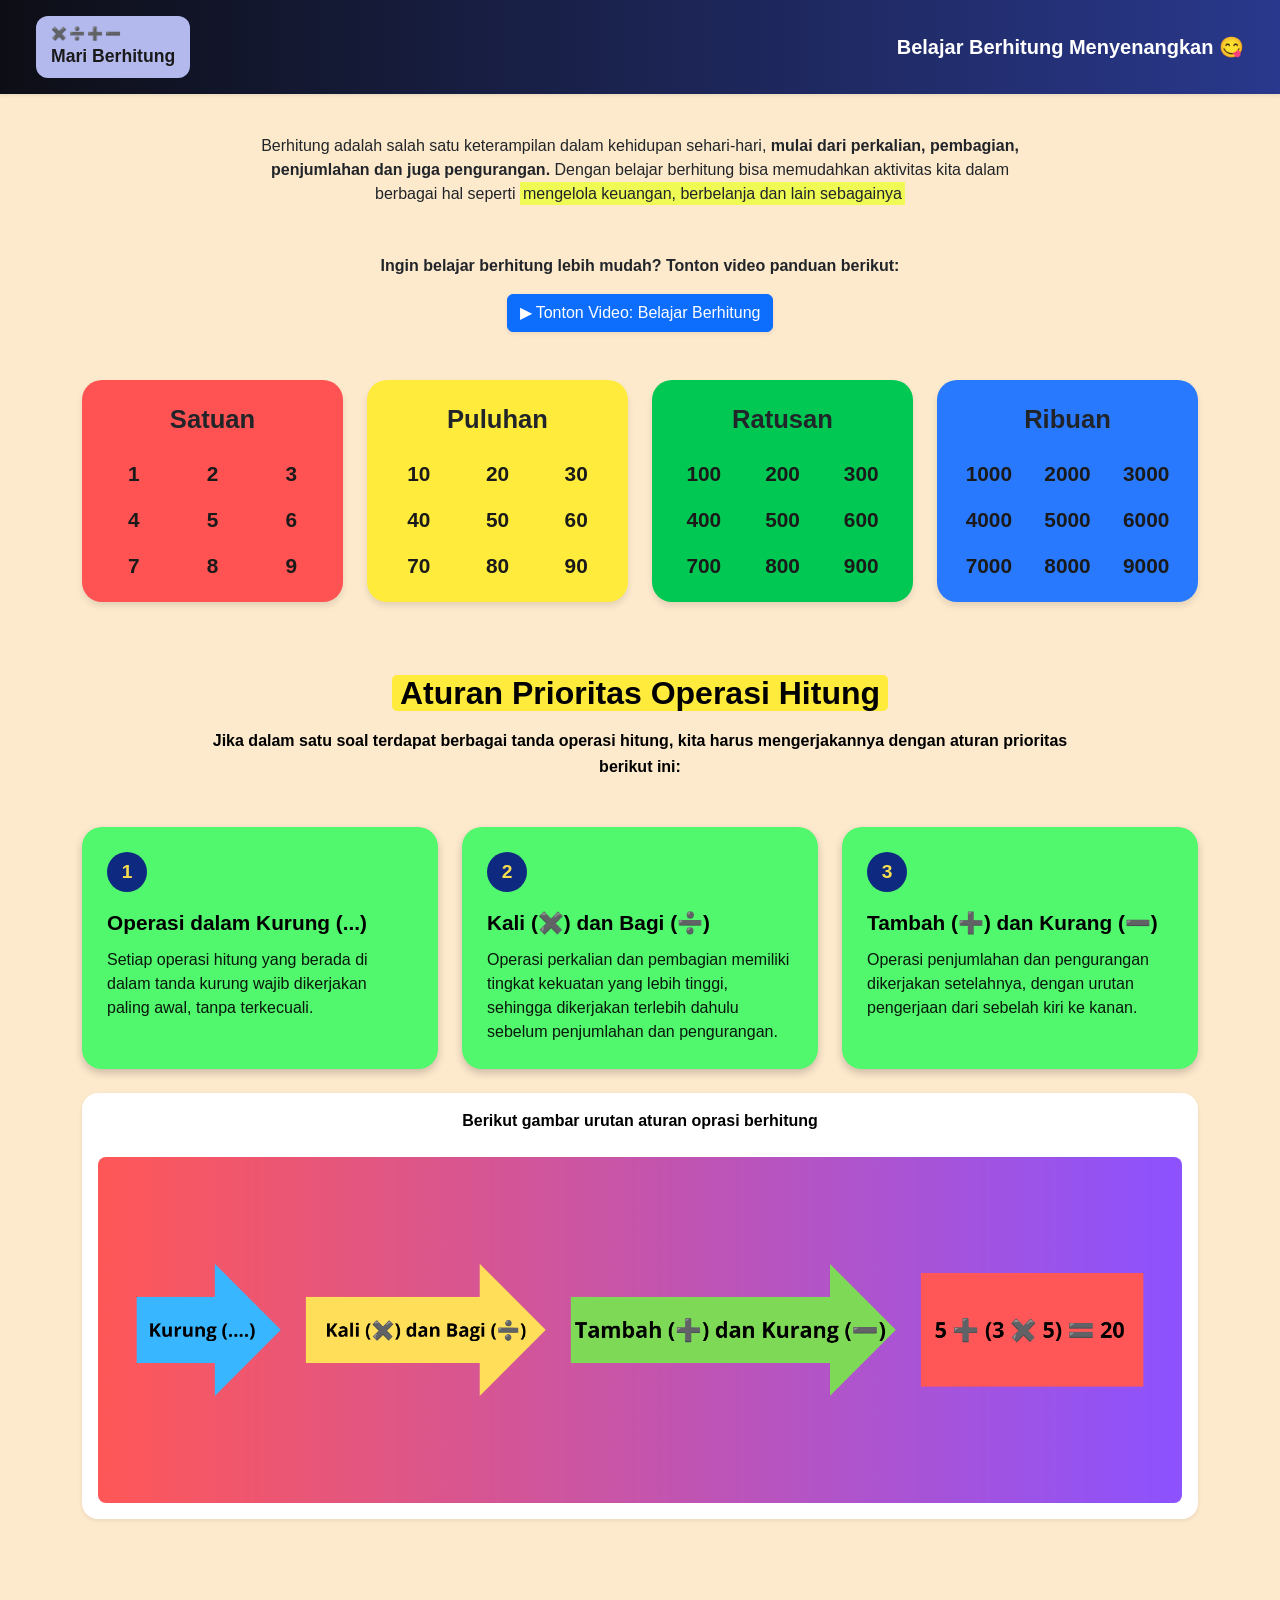
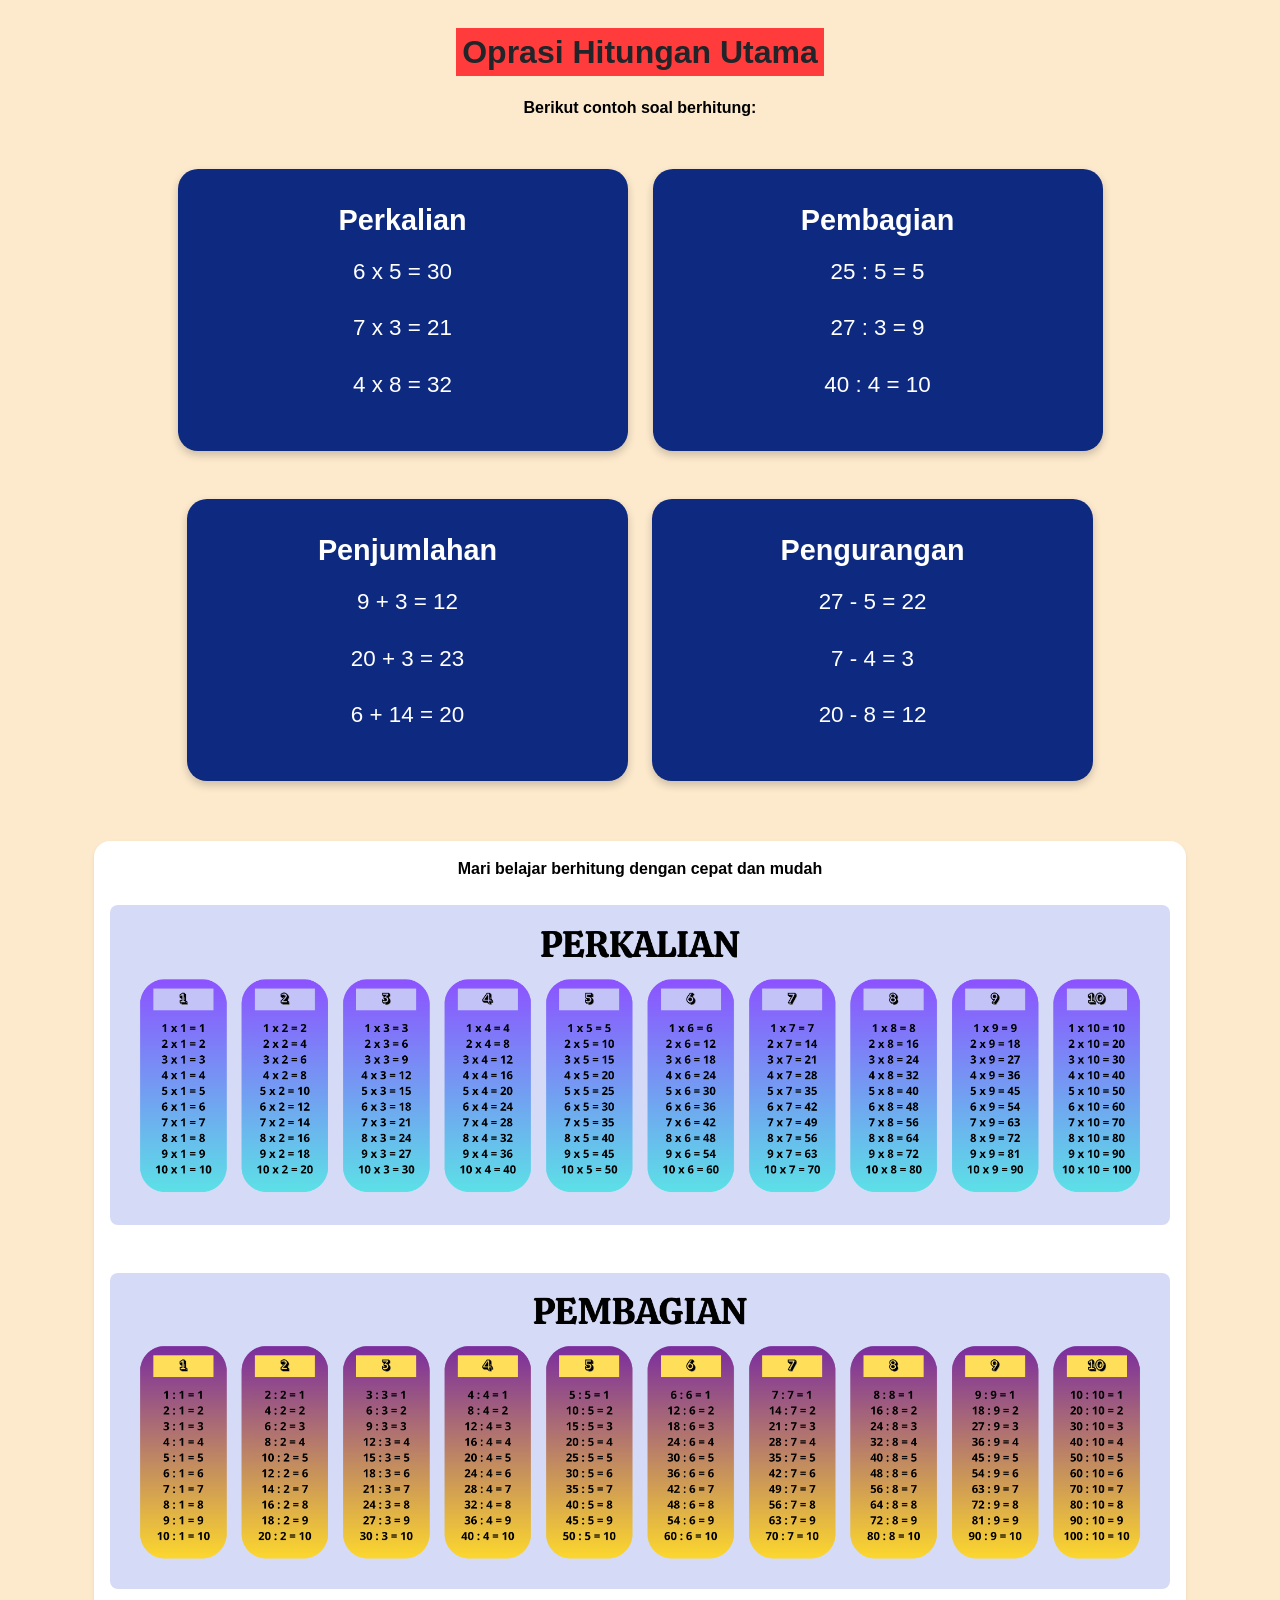
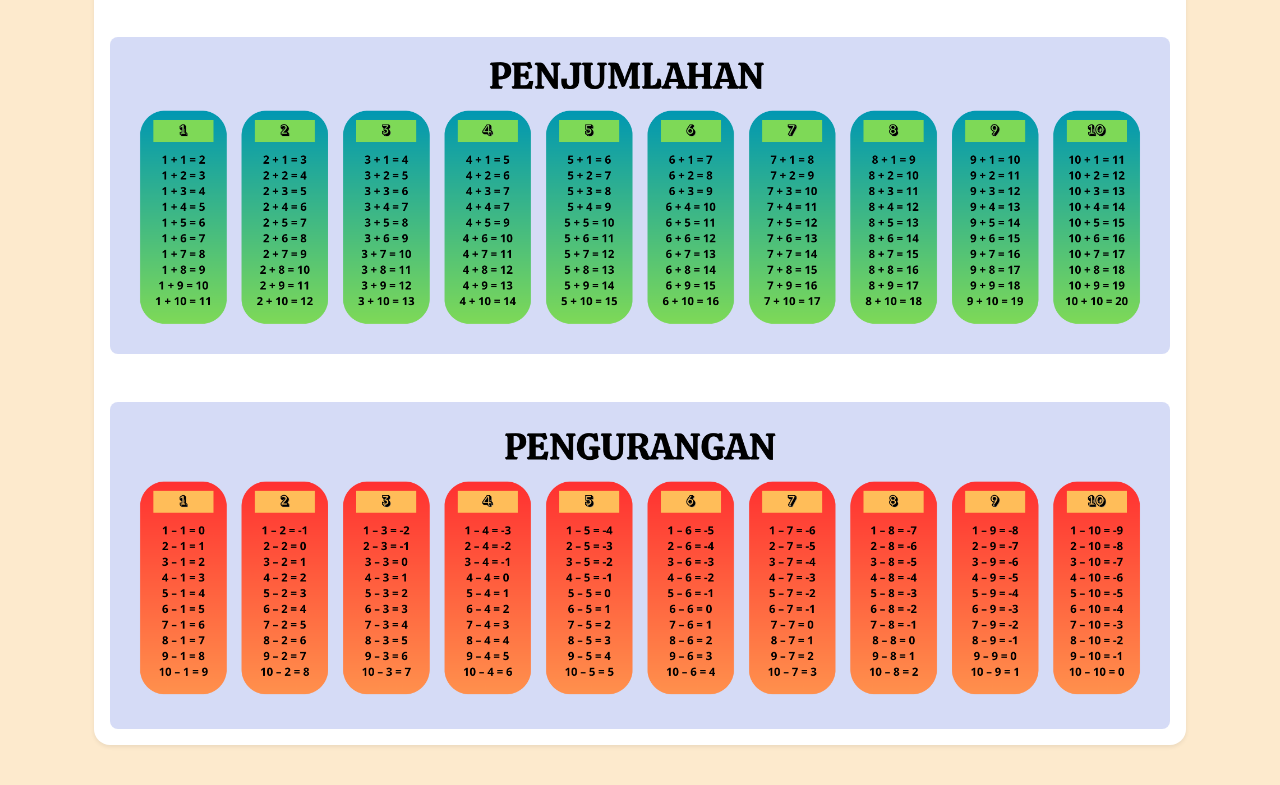
==== halaman_berhitung/index.html @ dbb8556d "Add files via upload" ====
<!DOCTYPE html>
<html lang="en">
    
    <head>
        <meta charset="UTF-8">
        <meta http-equiv="X-UA-Compatoble" content="IE-edge">
        <meta name="viewport" content="width=device-width, initial-scale=1.0">

        <title>Belajar Berhitung</title>

        <!-- Bootstrap 5 -->
        <link href="https://cdn.jsdelivr.net/npm/bootstrap@5.3.3/dist/css/bootstrap.min.css" rel="stylesheet">
        <link rel="stylesheet" href="https://cdn.jsdelivr.com/npm/bootstrap-icons@1.11.3/font/bootstrap-icons.css">
        <script src="https://cdn.jsdelivr.net/npm/bootstrap@5.3.3/dist/js/bootstrap.bundle.min.js" integrity="sha384-YvpcrYf0tY3lHB60NNkmXc5s9fDVZLESaAA55NDzOxhy9GkcIdslK1eN7N6jIeHz" crossorigin="anonymous"></script>
        <link rel="stylesheet" href="stylee.css">
    </head>

    <body>
    <section>
    <!-- Logo -->
    <header class="app-header py-3 px-4 mb-4 shadow-sm">
        <div class="container-fluid d-flex justify-content-between align-items-center">
        <div class="logo-box">
            <div style="font-size: 0.8rem; letter-spacing: 2px;">✖️➗➕➖</div>
            <div style="font-size: 1.1rem;">Mari Berhitung</div>
        </div>
        <div class="text-white fw-semibold fs-5"> Belajar Berhitung Menyenangkan 😋</div>
        </div>
    </header>
    <!--Bagian Pertama-->
    <!-- Deskripsi -->
    <main class="container py-3">
        <div class="text-center text-dark mx-auto mb-5" style="max-width: 800px;">
         <p>Berhitung adalah salah satu keterampilan dalam kehidupan sehari-hari, <b>mulai dari perkalian, pembagian, penjumlahan dan juga pengurangan.</b> 
            Dengan belajar berhitung bisa memudahkan aktivitas kita dalam berbagai hal seperti <mark style="background-color: rgb(239, 250, 85)">mengelola keuangan, berbelanja dan lain sebagainya</mark>
        </p>
        </div>

    <!-- link youtobe -->
    <div class="text-center mb-5">
        <p><b>Ingin belajar berhitung lebih mudah? Tonton video panduan berikut:</p></b>
        <a href="https://youtu.be/bUvaXbcqB6c?si=7uCouWubq3IFcrjv" target="_blank" class="btn btn-primary shadow-sm">
            ▶ Tonton Video: Belajar Berhitung
        </a>
    </div>

    <div class="row g-4 justify-content-center">
    <!-- Satuan -->
    <div class="col-md-6 col-lg-3">
    <div class="number-card card-satuan">
    <div class="card-title-custom">Satuan</div>
    <div class="number-grid">
        <span>1</span><span>2</span><span>3</span>
        <span>4</span><span>5</span><span>6</span>
        <span>7</span><span>8</span><span>9</span>
    </div>
    </div>
    </div>

    <!-- Puluhan -->
    <div class="col-md-6 col-lg-3">
    <div class="number-card card-puluhan">
    <div class="card-title-custom">Puluhan</div>
    <div class="number-grid">
        <span>10</span><span>20</span><span>30</span>
        <span>40</span><span>50</span><span>60</span>
        <span>70</span><span>80</span><span>90</span>
    </div>
    </div>
    </div>

    <!-- Ratusan -->
    <div class="col-md-6 col-lg-3">
    <div class="number-card card-ratusan">
    <div class="card-title-custom">Ratusan</div>
    <div class="number-grid">
        <span>100</span><span>200</span><span>300</span>
        <span>400</span><span>500</span><span>600</span>
        <span>700</span><span>800</span><span>900</span>
    </div>
    </div>
    </div>

    <!-- Ribuan -->
    <div class="col-md-6 col-lg-3">
    <div class="number-card card-ribuan">
    <div class="card-title-custom">Ribuan</div>
    <div class="number-grid">
        <span>1000</span><span>2000</span><span>3000</span>
        <span>4000</span><span>5000</span><span>6000</span>
        <span>7000</span><span>8000</span><span>9000</span>
    </div>
    </div>
    </div>
    </div>
    </main>
    </section>

    <!--Bagian Kedua-->
    <section>
    <main class="container py-3">
    <!-- oprasi hitung -->
    <section style="margin-top: 40px; margin-bottom: 50px;">
        <h2 class="text-center fw-bold text-dark mb-3">
            <mark style="background-color: #ffeb3b; color: #000; padding: 0 8px; border-radius: 5px;">Aturan Prioritas Operasi Hitung</mark>
        </h2>
        <p class="text-center fw-bold text-black mx-auto mb-5" style="max-width: 900px; line-height: 1.6;">
            Jika dalam satu soal terdapat berbagai tanda operasi hitung, kita harus mengerjakannya dengan aturan prioritas berikut ini:
        </p>
            
    <!-- Aturan Prioritas -->
    <div class="row g-4 justify-content-center">
    <!-- Prioritas 1: Kurung -->
    <div class="col-md-6 col-lg-4">
    <div class="card-aturan">
        <div class="step-badge">1</div>
        <div class="rule-title">Operasi dalam Kurung (...)</div>
        <div class="rule-desc">Setiap operasi hitung yang berada di dalam tanda kurung wajib dikerjakan paling awal, tanpa terkecuali.</div>
    </div>
    </div>
                
    <!-- Prioritas 2: Kali dan Bagi -->
    <div class="col-md-6 col-lg-4">
    <div class="card-aturan">
    <div class="step-badge">2</div>
        <div class="rule-title">Kali (✖️) dan Bagi (➗)</div>
        <div class="rule-desc"> Operasi perkalian dan pembagian memiliki tingkat kekuatan yang lebih tinggi, sehingga dikerjakan terlebih dahulu sebelum penjumlahan dan pengurangan.</div>
    </div>
    </div>

    <!-- Prioritas 3: Tambah dan Kurang -->
    <div class="col-md-6 col-lg-4">
    <div class="card-aturan">
    <div class="step-badge">3</div>
        <div class="rule-title">Tambah (➕) dan Kurang (➖)</div>
        <div class="rule-desc"> Operasi penjumlahan dan pengurangan dikerjakan setelahnya, dengan urutan pengerjaan dari sebelah kiri ke kanan.</div>
    </div>
    </div>

    <!--gambar -->
    <div class="container text-center my-4">
    <div class="card shadow-sm p-3 border-0 bg-white rounded-4">
        <p class="text-center fw-bold text-black mb-4">Berikut gambar urutan aturan oprasi berhitung</p>
        <img src="Aturan Operasi Berhitung.png" alt="Aturan Operasi Berhitung" class="img-fluid rounded-3">
    </div>
    </div>
    </section>

    <!--bagian Ketiga-->
    <!-- Bagian Operasi Hitungan Utama -->
    <section style="margin-top: 90px; margin-bottom: 60px;">
    <h2 class="text-center fw-bold text-white mb-4">
        <mark style="background-color: #ff3b3b;">Oprasi Hitungan Utama</mark>
    </h2>
    <p class="text-center fw-bold text-black mx-auto mb-5" style="max-width: 1200px; line-height: 1.6;">Berikut contoh soal berhitung:</p>
    
    <!-- Perkalian -->
    <div class="row g-4 justify-content-center mb-4">
    <!-- Perkalian -->
    <div class="col-md-6 col-lg-5">
    <div class="card-operasi text-center">
    <div class="op-title">Perkalian</div>
    <div class="op-value" style="font-size: 1.4rem; line-height: 1.8;">
        <p>6 x 5 = 30</p>
        <p>7 x 3 = 21</p>
        <p>4 x 8 = 32</p>
    </div>
    </div>
    </div>
        
    <!-- Pembagian -->
    <div class="col-md-6 col-lg-5">
    <div class="card-operasi text-center">
    <div class="op-title">Pembagian</div>
    <div class="op-value" style="font-size: 1.4rem; line-height: 1.8;">
        <p>25 : 5 = 5</p>
        <p>27 : 3 = 9</p>
        <p>40 : 4 = 10</p>
    </div>
    </div>
    </div>

    <!-- Penjumlahan -->
    <div class="row g-4 justify-content-center">
    <!-- Penjumlahan -->
    <div class="col-md-6 col-lg-5">
    <div class="card-operasi text-center">
    <div class="op-title">Penjumlahan</div>
    <div class="op-value" style="font-size: 1.4rem; line-height: 1.8;">
        <p>9 + 3 = 12</p>
        <p>20 + 3 = 23</p>
        <p>6 + 14 = 20</p>
    </div>
    </div>
    </div>

    <!-- Pengurangan -->
    <div class="col-md-6 col-lg-5">
    <div class="card-operasi text-center">
    <div class="op-title">Pengurangan</div>
    <div class="op-value" style="font-size: 1.4rem; line-height: 1.8;">
        <p>27 - 5 = 22</p>
        <p>7 - 4 = 3</p>
        <p>20 - 8 = 12</p>
    </div>
    </div>
    </div>
    </div>
    </section>


    <section>
    <div class="container text-center my-4">
    <div class="card shadow-sm p-3 border-0 bg-white rounded-4">
        <p class="text-center fw-bold text-black mb-4">Mari belajar berhitung dengan cepat dan mudah</p>
        <img src="Perkalian.png" alt="Aturan Operasi Berhitung" class="img-fluid rounded-3">
        <div class="container text-center my-4"></div>
        <img src="Pembagian.png" alt="Aturan Operasi Berhitung" class="img-fluid rounded-3">
        <div class="container text-center my-4"></div>
        <img src="Penjumlahan.png" alt="Aturan Operasi Berhitung" class="img-fluid rounded-3">
        <div class="container text-center my-4"></div>
        <img src="Pengurangan.png" alt="Aturan Operasi Berhitung" class="img-fluid rounded-3">
    </div>
    </div> 

    </section>
    </body>
---- halaman_berhitung/stylee.css ----
/*bagian awal*/
body {
    background-color: #fdeacd;
    font-family: 'Segoe UI', Tahoma, Geneva, Verdana, sans-serif;
}

.app-header {
    background: linear-gradient(90deg, #0d0e15 0%, #29388c 100%);
}

.logo-box {
    background-color: #b3b9ed;
    border-radius: 12px;
    padding: 8px 15px;
    display: inline-block;
    font-weight: bold;
    color: #1a1a1a;
}

.number-card {
    border-radius: 20px;
    padding: 20px;
    box-shadow: 0 4px 6px rgba(0,0,0,0.1);
}

.card-satuan { background-color: #ff5252; }
.card-puluhan { background-color: #ffeb3b; }
.card-ratusan { background-color: #00c853; }
.card-ribuan { background-color: #2979ff; }

.number-grid {
    display: grid;
    grid-template-columns: repeat(3, 1fr);
    gap: 15px;
    text-align: center;
    font-size: 1.3rem;
    font-weight: 600;
    color: #1a1a1a;
}

.card-title-custom {
    font-size: 1.6rem;
    font-weight: bold;
    text-align: center;
    margin-bottom: 20px;
}

/*bagian Kedua*/
.card-aturan {
    background-color: #51f76c;
    color: black;
    padding: 25px;
    border-radius: 20px;
    box-shadow: 0 4px 8px rgba(0,0,0,0.2);
    height: 100%;
    transition: transform 0.2s;
}

.card-aturan:hover {
    transform: translateY(-5px);
}

.step-badge {
    background-color: #0d2a80;
    color: #f7dd4e;
    font-weight: bold;
    width: 40px;
    height: 40px;
    display: flex;
    align-items: center;
    justify-content: center;
    border-radius: 50%;
    font-size: 1.2rem;
    margin-bottom: 15px;
}

.rule-title {
    font-size: 1.3rem;
    font-weight: bold;
    margin-bottom: 10px;
}

.rule-desc {
    font-size: 1rem;
    opacity: 0.9;
    line-height: 1.5;
}

/*bagian Ketiga*/
.card-operasi {
    background-color: #0d2a80;
    color: white;
    padding: 30px;
    border-radius: 20px;
    box-shadow: 0 4px 8px rgba(0,0,0,0.2);
    width: 100%;
    max-width: 450px;
    margin: 0 auto;
}

.op-title {
    font-size: 1.8rem;
    font-weight: bold;
    margin-bottom: 10px;
}
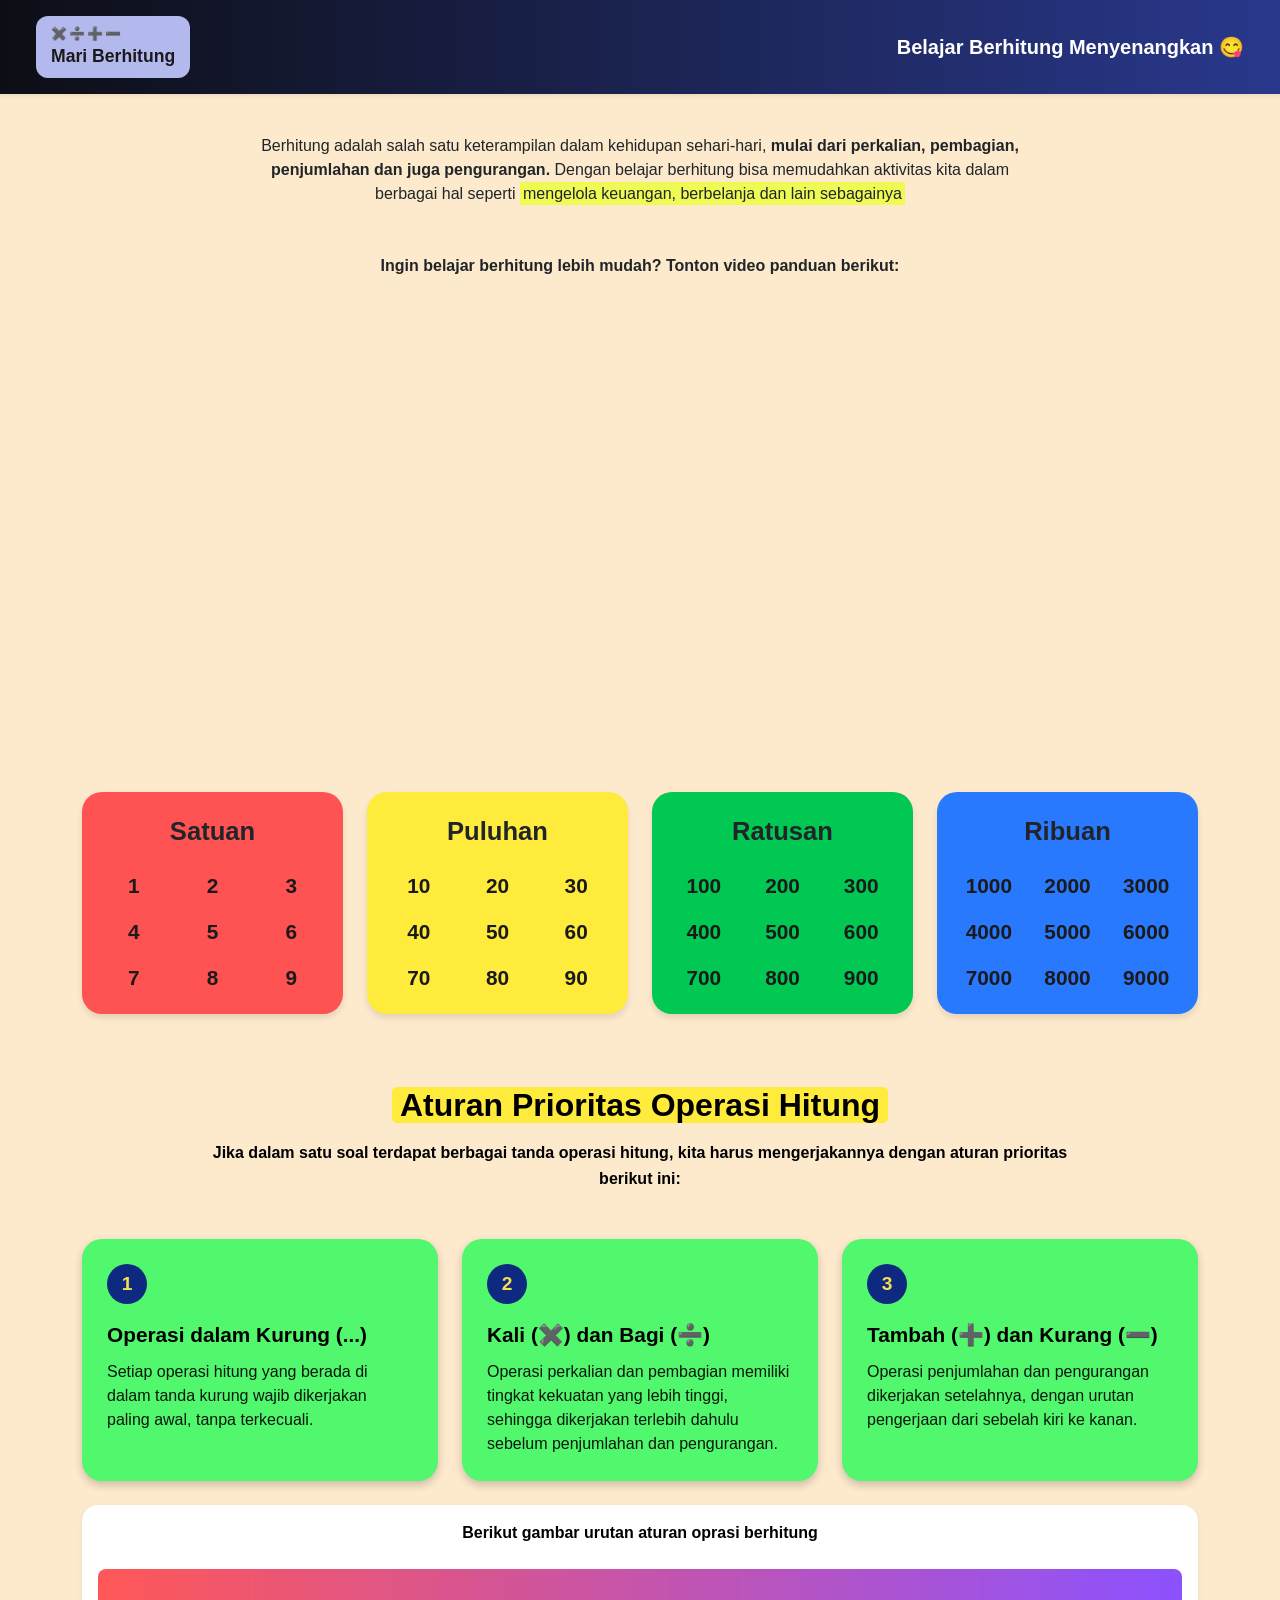
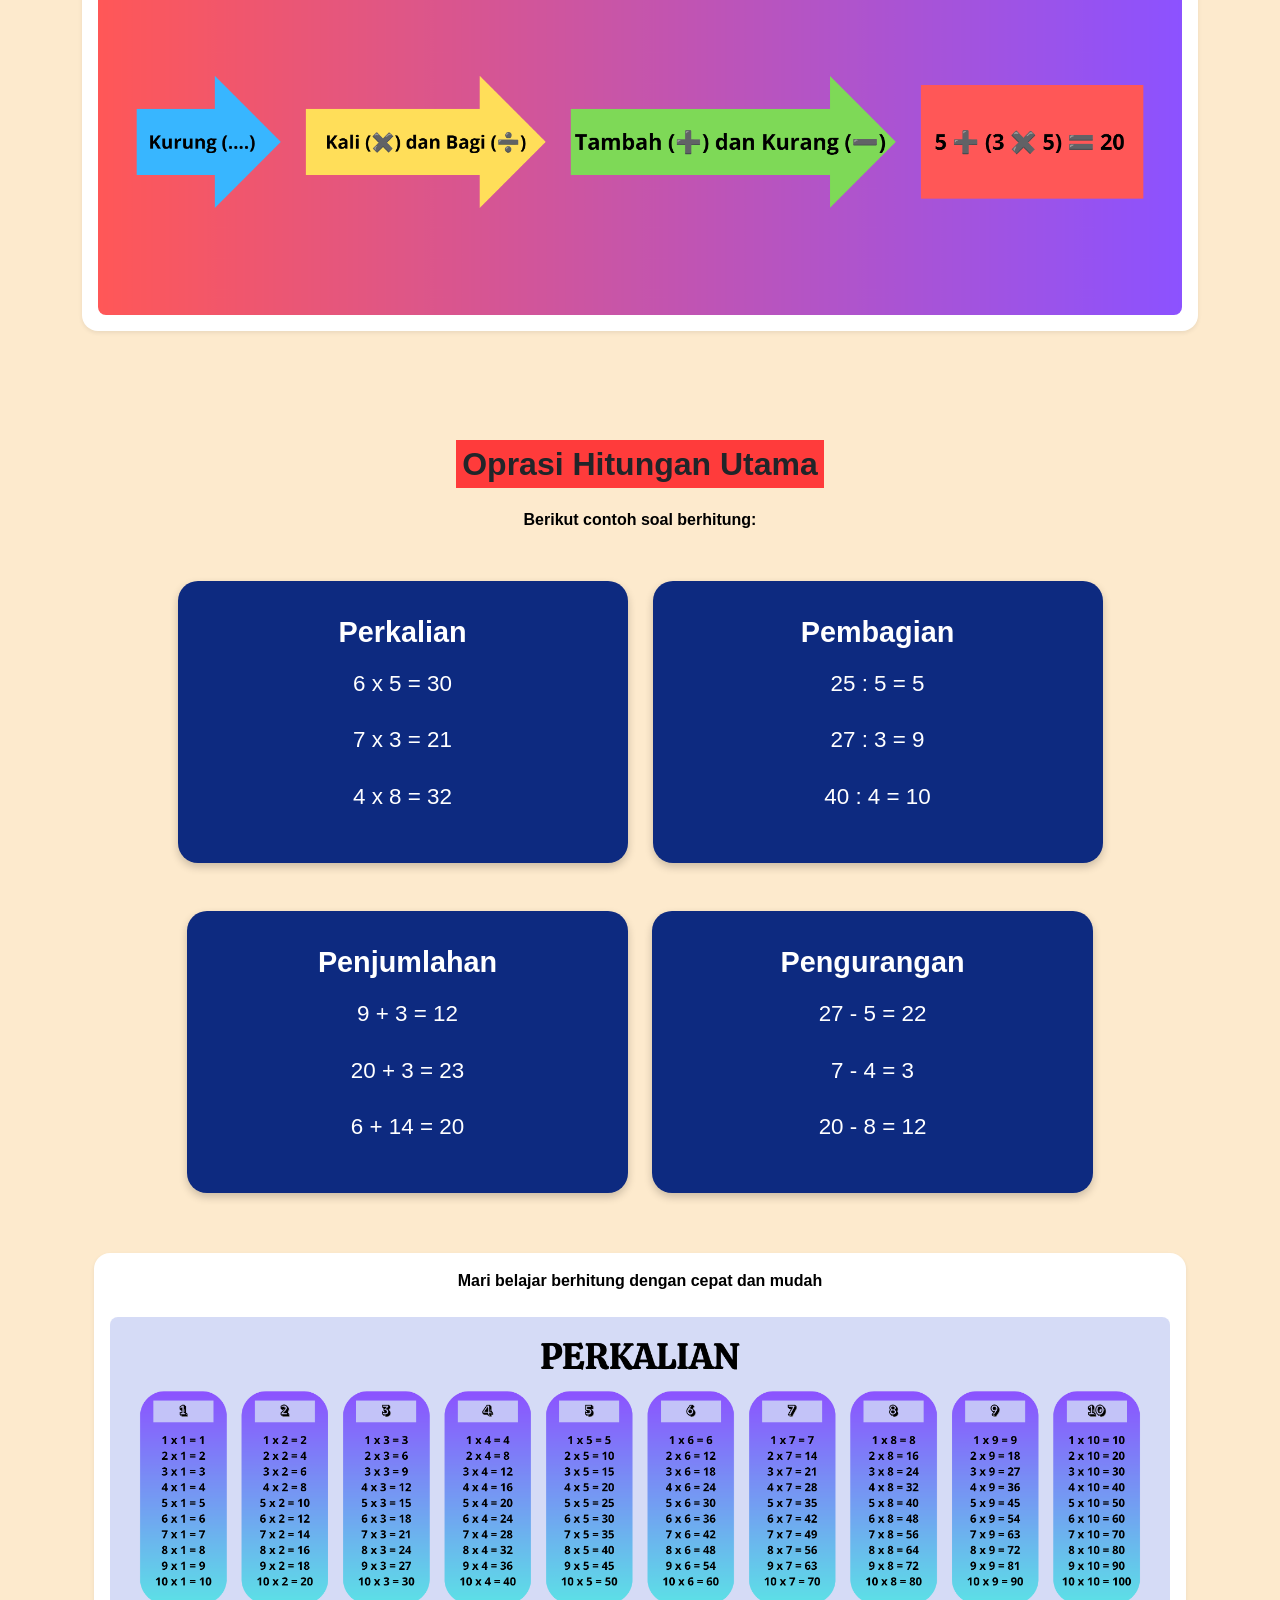
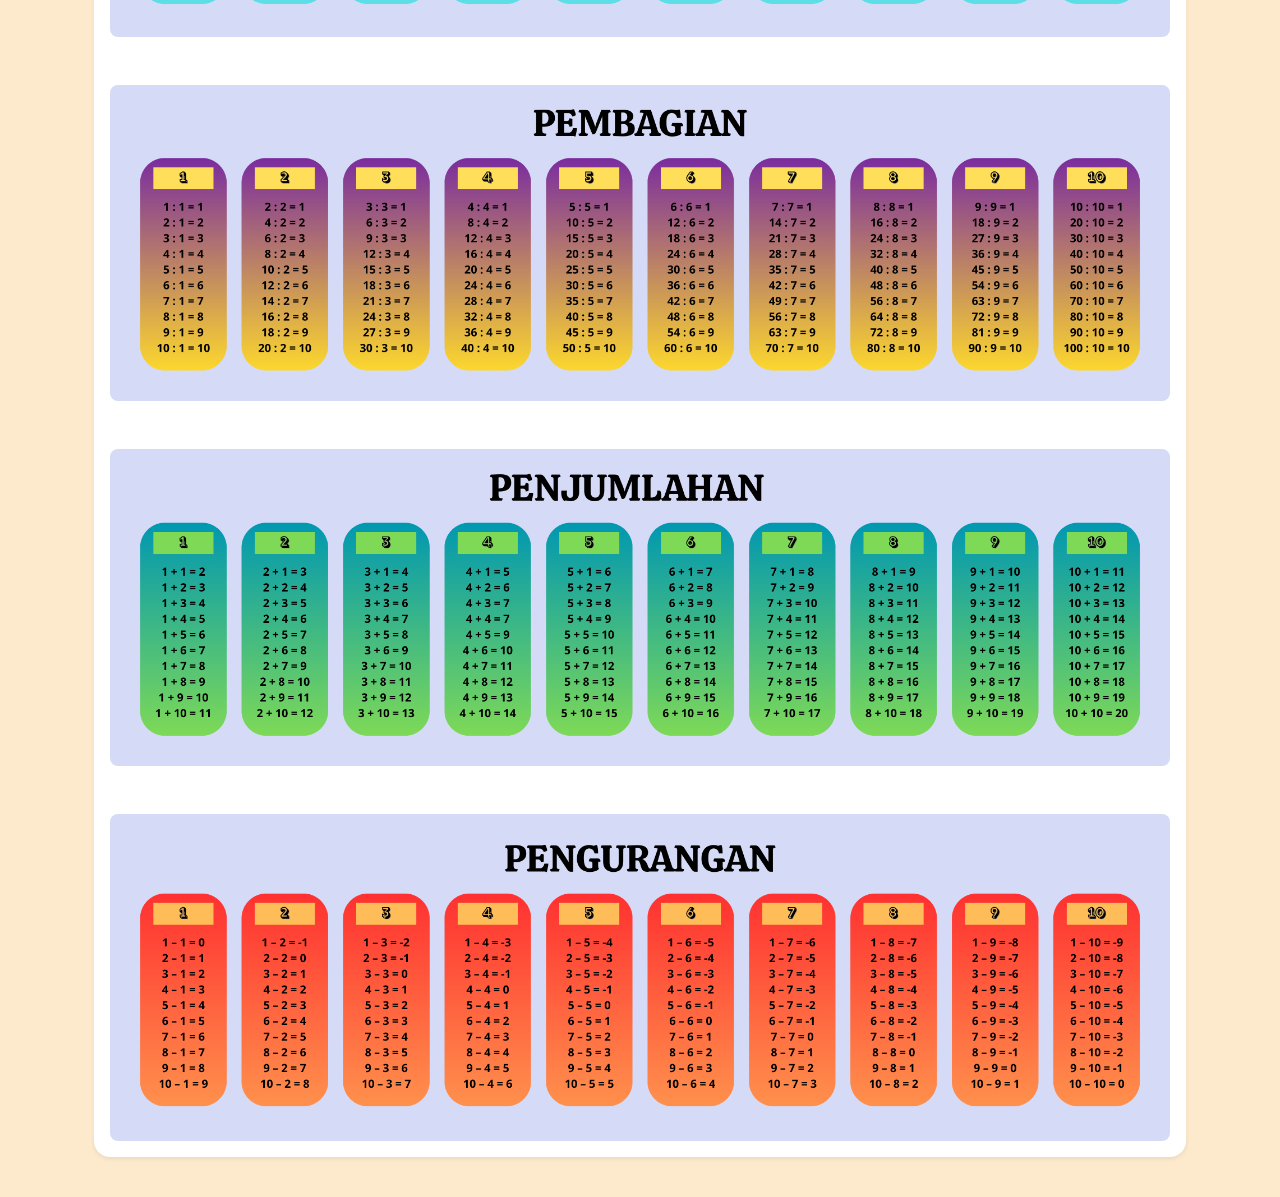
==== commit a9d0ab8d: "Update index.html" ====
--- a/halaman_berhitung/index.html
+++ b/halaman_berhitung/index.html
@@ -38,13 +38,19 @@
 
     <!-- link youtobe -->
     <div class="text-center mb-5">
-        <p><b>Ingin belajar berhitung lebih mudah? Tonton video panduan berikut:</p></b>
-        <a href="https://youtu.be/bUvaXbcqB6c?si=7uCouWubq3IFcrjv" target="_blank" class="btn btn-primary shadow-sm">
-            ▶ Tonton Video: Belajar Berhitung
-        </a>
-    </div>
-
-    <div class="row g-4 justify-content-center">
+    <p><b>Ingin belajar berhitung lebih mudah? Tonton video panduan berikut:</b></p>
+
+    <div class="ratio ratio-16x9 mx-auto" style="max-width: 800px;">
+        <iframe 
+            src="https://www.youtube.com/embed/bUvaXbcqB6c"
+            title="Belajar Berhitung"
+            allow="accelerometer; autoplay; clipboard-write; encrypted-media; gyroscope; picture-in-picture; web-share"
+            allowfullscreen>
+        </iframe>
+    </div>
+</div>
+
+<div class="row g-4 justify-content-center">
     <!-- Satuan -->
     <div class="col-md-6 col-lg-3">
     <div class="number-card card-satuan">
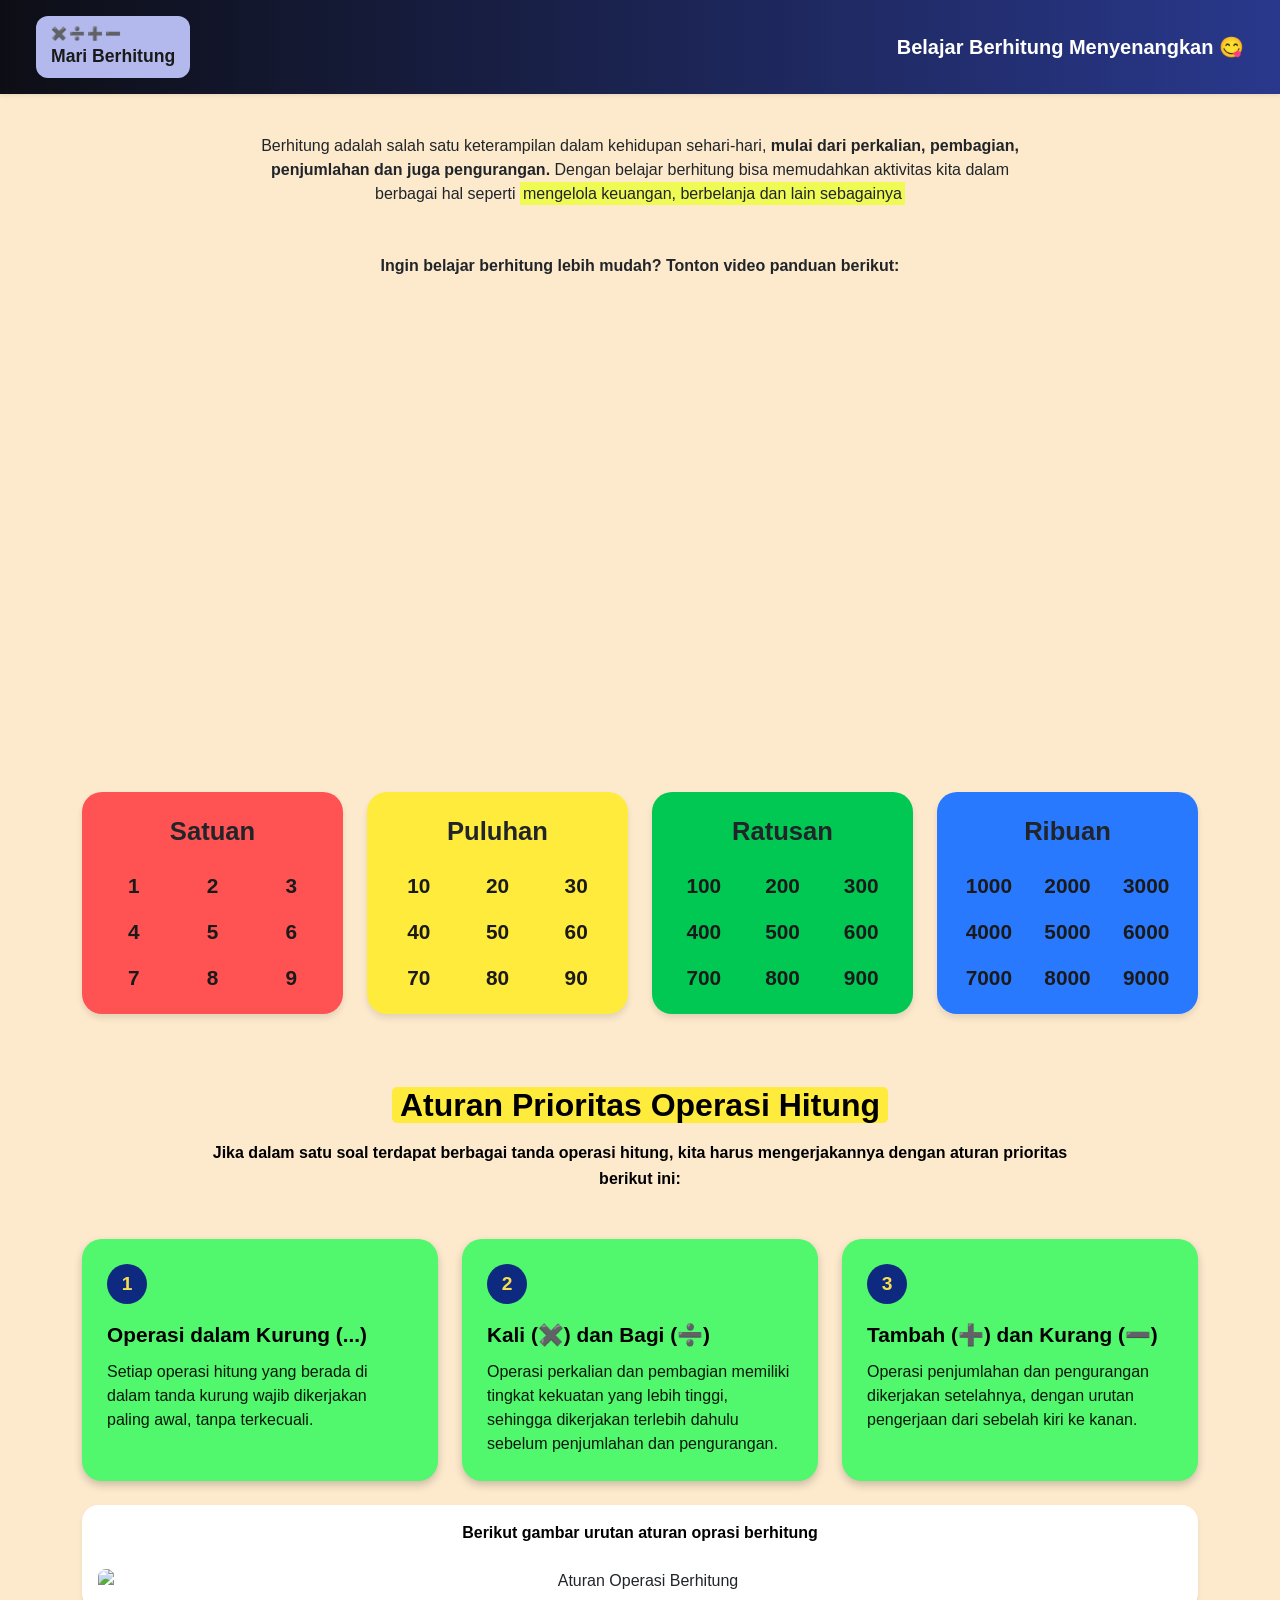
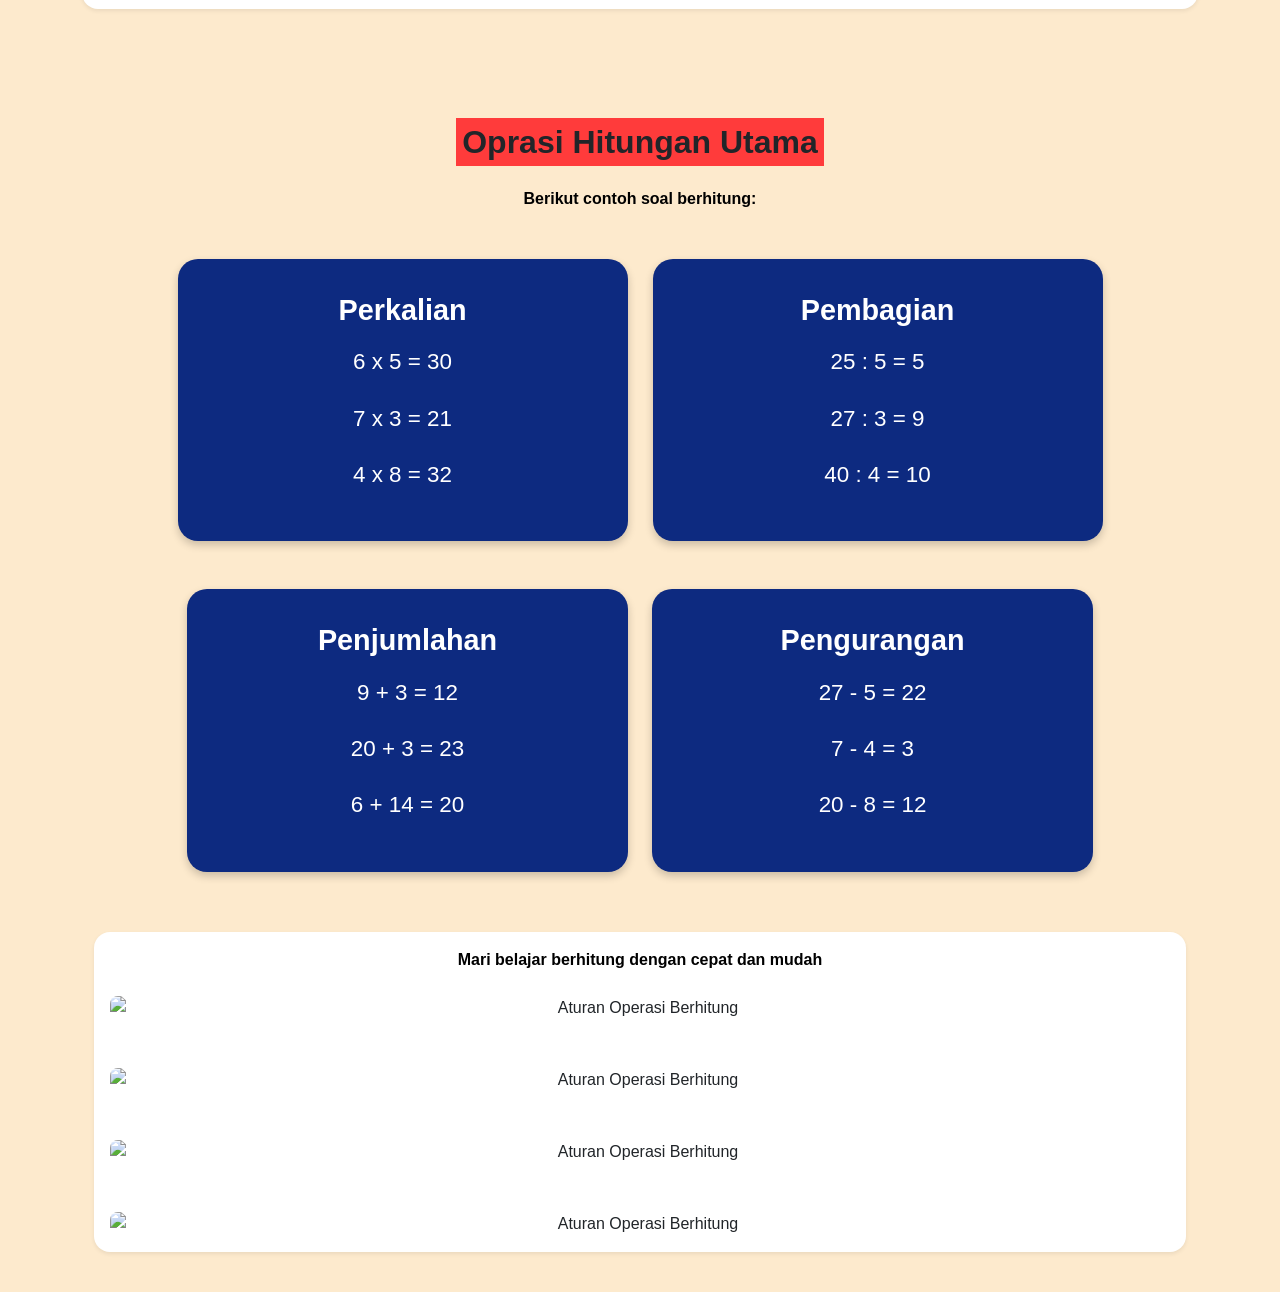
==== commit c8a5fc26: "Update index.html" ====
--- a/halaman_berhitung/index.html
+++ b/halaman_berhitung/index.html
@@ -147,7 +147,7 @@
     <div class="container text-center my-4">
     <div class="card shadow-sm p-3 border-0 bg-white rounded-4">
         <p class="text-center fw-bold text-black mb-4">Berikut gambar urutan aturan oprasi berhitung</p>
-        <img src="Aturan Operasi Berhitung.png" alt="Aturan Operasi Berhitung" class="img-fluid rounded-3">
+        <img src="operasi_berhitung.png" alt="Aturan Operasi Berhitung" class="img-fluid rounded-3">
     </div>
     </div>
     </section>
@@ -219,13 +219,13 @@
     <div class="container text-center my-4">
     <div class="card shadow-sm p-3 border-0 bg-white rounded-4">
         <p class="text-center fw-bold text-black mb-4">Mari belajar berhitung dengan cepat dan mudah</p>
-        <img src="Perkalian.png" alt="Aturan Operasi Berhitung" class="img-fluid rounded-3">
+        <img src="perkalian.png" alt="Aturan Operasi Berhitung" class="img-fluid rounded-3">
         <div class="container text-center my-4"></div>
-        <img src="Pembagian.png" alt="Aturan Operasi Berhitung" class="img-fluid rounded-3">
+        <img src="pembagian.png" alt="Aturan Operasi Berhitung" class="img-fluid rounded-3">
         <div class="container text-center my-4"></div>
-        <img src="Penjumlahan.png" alt="Aturan Operasi Berhitung" class="img-fluid rounded-3">
+        <img src="penjumlahan.png" alt="Aturan Operasi Berhitung" class="img-fluid rounded-3">
         <div class="container text-center my-4"></div>
-        <img src="Pengurangan.png" alt="Aturan Operasi Berhitung" class="img-fluid rounded-3">
+        <img src="pengurangan.png" alt="Aturan Operasi Berhitung" class="img-fluid rounded-3">
     </div>
     </div> 
 
